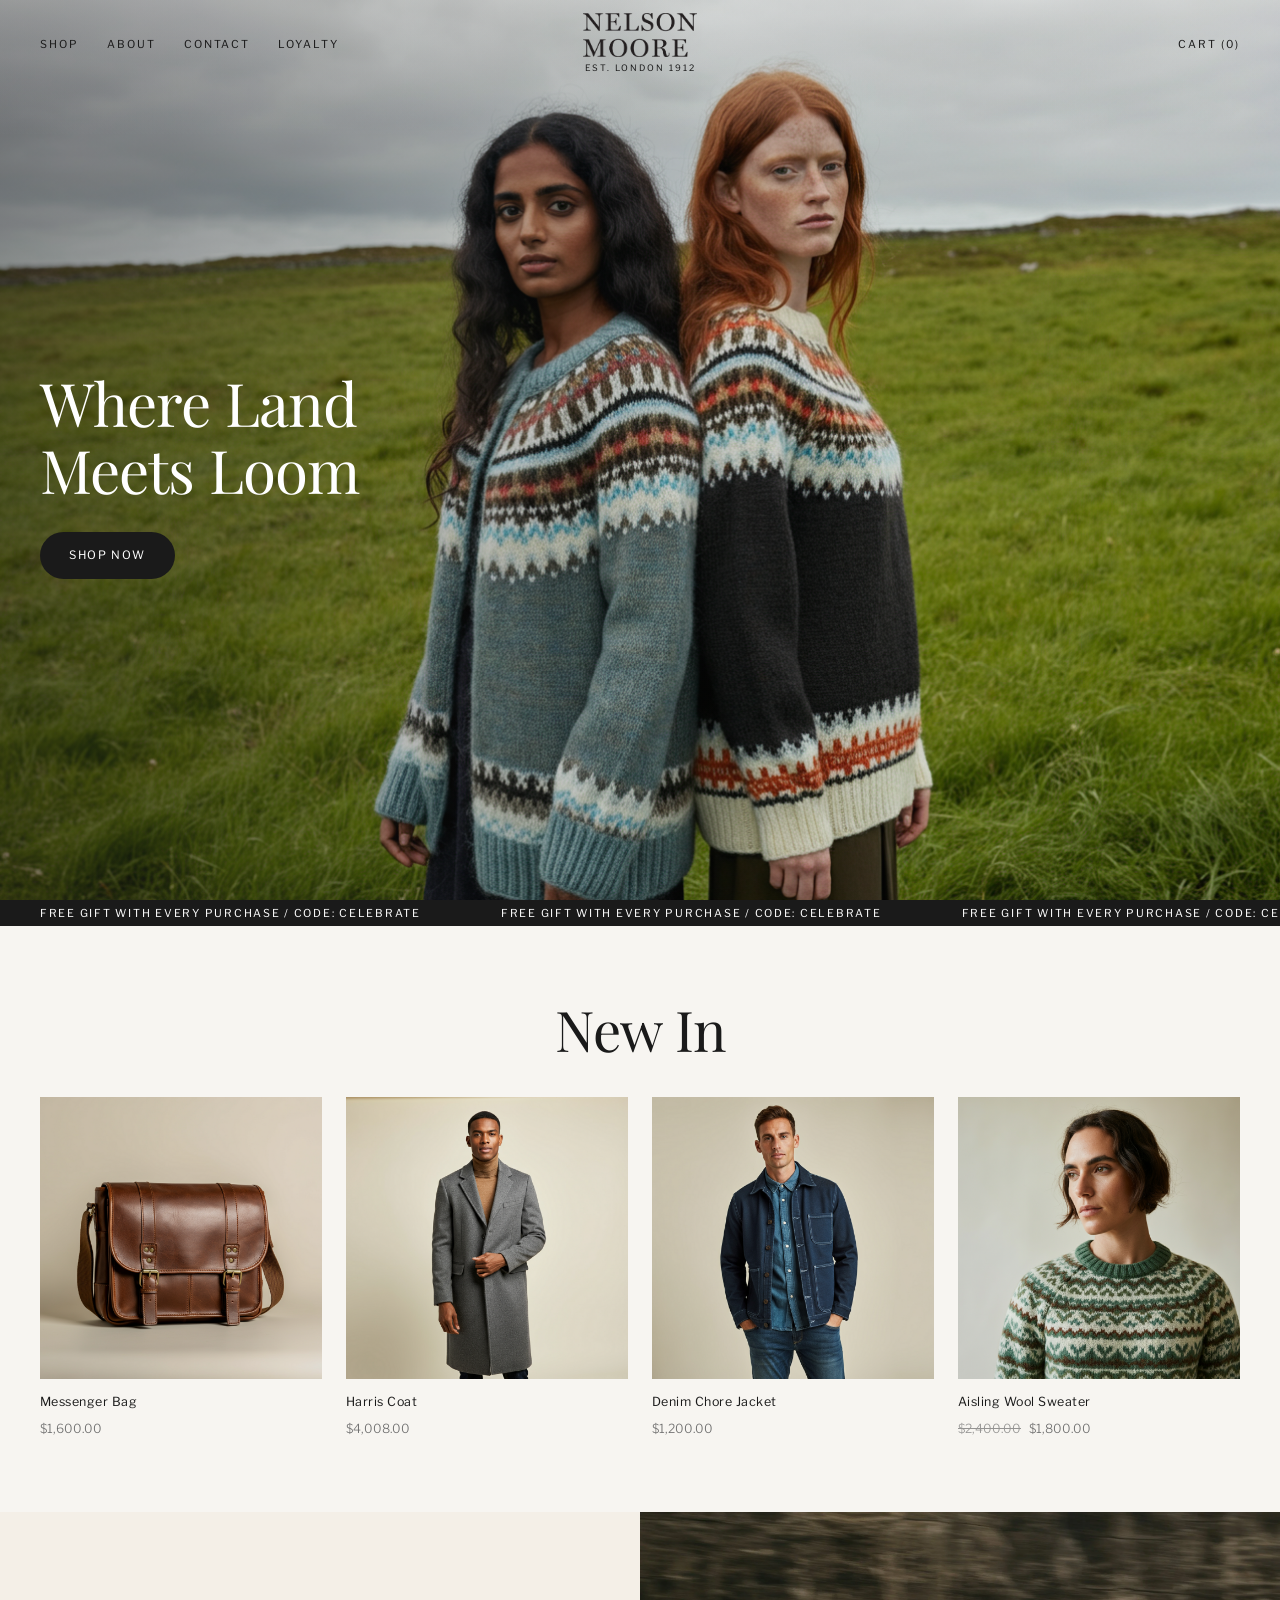
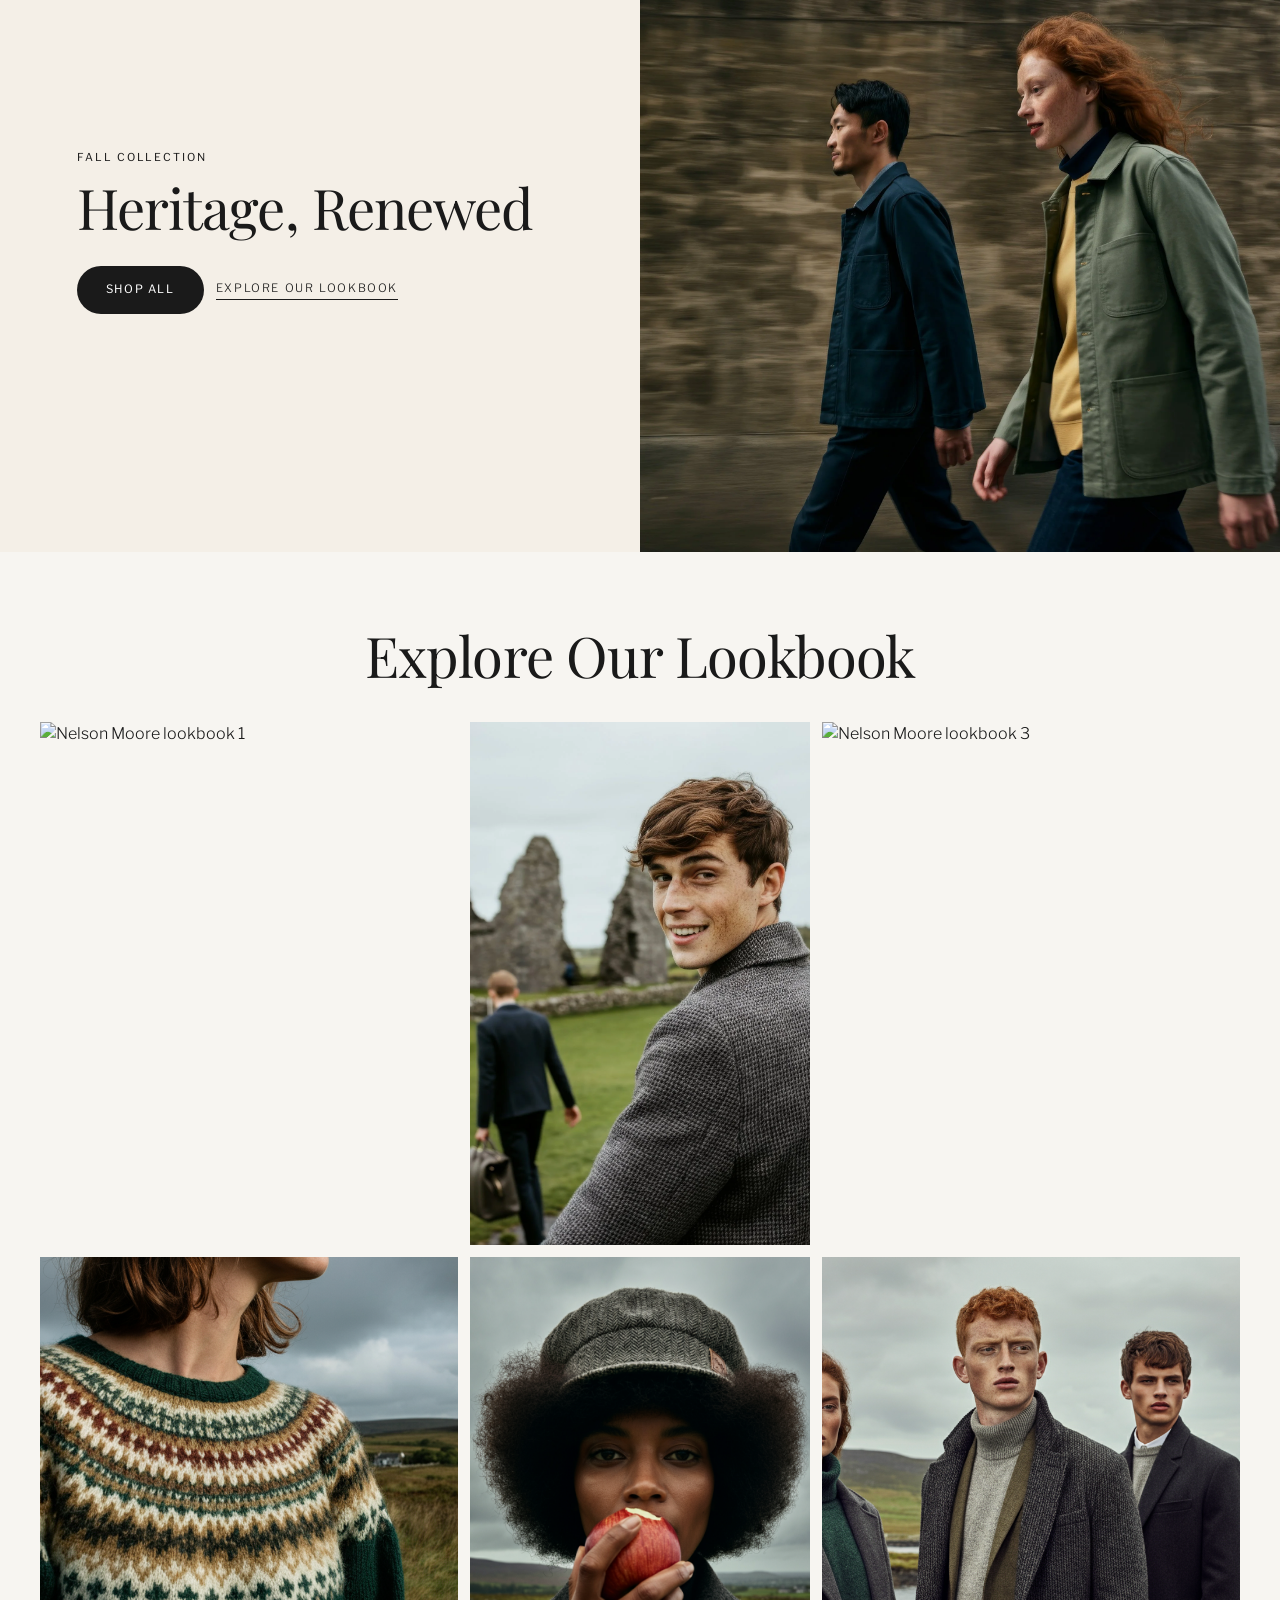
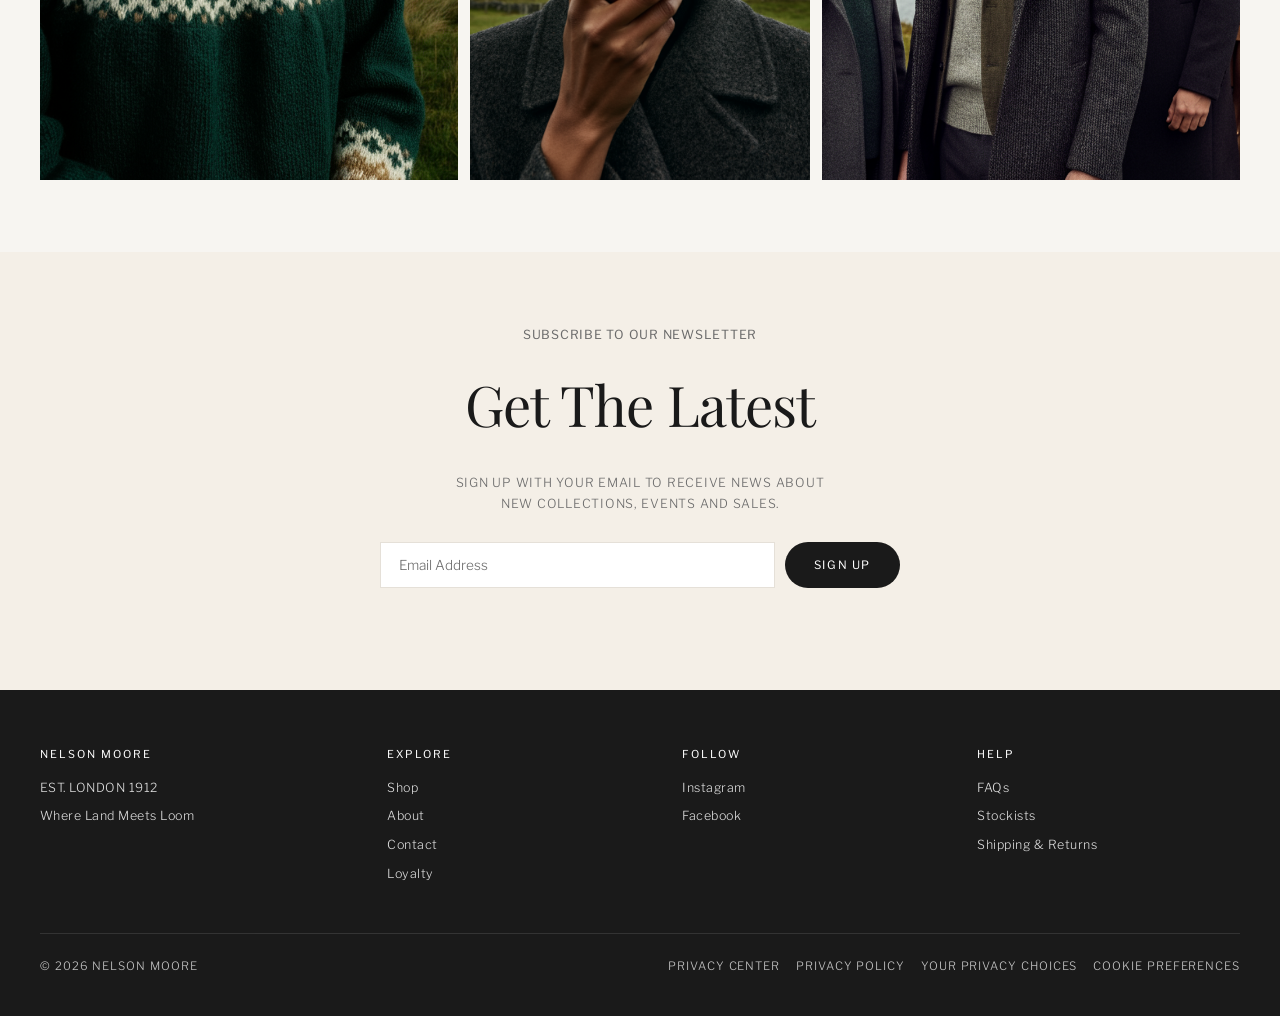
==== index.html @ 2fcacc03 "Add Nelson Moore static demo site reskin from Gymfinity. Partner-facing heritage apparel clone with " ====
<!doctype html>
<html lang="en">
<head>
  <meta charset="utf-8" />
  <!-- Brand tokens first; Airgap injected sync from NM_BRAND.airgapSrc -->
  <script src="js/brand.js"></script>
  <script>
    (function () {
      var b = window.NM_BRAND;
      if (!b) return;
      document.write(
        '<script data-cfasync="false" data-tracker-overrides="' +
          b.airgapOverrides +
          '" src="' +
          b.airgapSrc +
          '" crossorigin="anonymous"><\/script>'
      );
    })();
  </script>
  <meta name="viewport" content="width=device-width, initial-scale=1" />
  <title>Nelson Moore</title>
  <meta name="description" content="Nelson Moore — heritage apparel and knitwear. Est. London 1912. Where land meets loom." />
  <meta property="og:title" content="Nelson Moore" />
  <meta property="og:description" content="Heritage apparel. Where land meets loom." />
  <meta property="og:type" content="website" />
  <meta name="theme-color" content="#1A1A1A" />
  <link rel="preconnect" href="https://fonts.gstatic.com" crossorigin />
  <link href="https://fonts.googleapis.com/css2?family=Libre+Franklin:wght@300;400;500&family=Marcellus&family=Playfair+Display:wght@400;500&display=swap" rel="stylesheet" />
  <link rel="stylesheet" href="css/brand.css" />
</head>
<body class="page-home">
  <!-- Header overlays hero at scroll top (transparent); solidifies on scroll -->
  <div id="nm-header"></div>

  <section class="hero" data-nm-hero aria-label="Hero">
    <div class="container hero-inner">
      <h1 class="hero-title" data-nm-hero-title><span class="hero-line">Where Land</span><span class="hero-line">Meets Loom</span></h1>
      <a class="btn btn-primary" data-nm-hero-cta href="shop.html">Shop Now</a>
    </div>
  </section>

  <!-- Live site places the marquee under the hero, not above the nav -->
  <div id="nm-announcement"></div>

  <section class="section" id="new-in">
    <div class="container">
      <h2 class="section-title" data-nm-newin-title>New In</h2>
      <div class="product-grid" data-nm-products></div>
    </div>
  </section>

  <section class="editorial" data-nm-editorial aria-label="Fall collection">
    <div class="editorial-copy">
      <p class="eyebrow" data-nm-fall-eyebrow>Fall Collection</p>
      <h2 data-nm-fall-headline>Heritage, Renewed</h2>
      <div class="editorial-actions">
        <a class="btn btn-primary" data-nm-shop-all href="shop.html">Shop All</a>
        <a class="link-underline" data-nm-lookbook-link href="#lookbook">Explore Our Lookbook</a>
      </div>
    </div>
    <div class="editorial-media">
      <img data-nm-editorial-img src="assets/visualelectric-1755825347324.png" alt="Fall collection" />
    </div>
  </section>

  <section class="section" id="lookbook">
    <div class="container">
      <h2 class="section-title" data-nm-lookbook-title>Explore Our Lookbook</h2>
      <div class="lookbook-grid" data-nm-lookbook-grid></div>
    </div>
  </section>

  <!-- Newsletter: client stub; wire to Transcend Preference Management (Newsletters/Marketing) when available -->
  <section class="section newsletter" id="signup">
    <div class="container">
      <p class="eyebrow" data-nm-news-eyebrow>Subscribe to our newsletter</p>
      <h2 class="section-title" data-nm-news-headline>Get The Latest</h2>
      <p data-nm-news-body>Sign up with your email to receive news about new collections, events and sales.</p>
      <form class="newsletter-form" data-nm-newsletter action="#" method="post">
        <label class="sr-only" for="email">Email Address</label>
        <input id="email" name="email" type="email" placeholder="Email Address" required autocomplete="email" />
        <button class="btn btn-primary" type="submit" data-nm-news-cta>Sign Up</button>
      </form>
      <div class="form-status" data-nm-newsletter-status role="status" aria-live="polite"></div>
    </div>
  </section>

  <div id="nm-footer"></div>

  <script src="trackers.js" defer></script>
  <script src="js/site.js" defer></script>
</body>
</html>
---- css/brand.css ----
/* Nelson Moore presentation styles — tokens come from js/brand.js (:root vars). */
:root {
  --nm-ink: #1a1a1a;
  --nm-white: #ffffff;
  --nm-cream: #f4efe7;
  --nm-page: #f7f5f1;
  --nm-muted: #6b6b6b;
  --nm-border: #e5e0d8;
  --nm-font-display: "Playfair Display", Georgia, "Times New Roman", serif;
  --nm-font-ui: "Libre Franklin", system-ui, sans-serif;
  --nm-font-ui-weight: 300;
  --nm-radius-pill: 300px;
  --nm-header-h: 88px;
}

*,
*::before,
*::after {
  box-sizing: border-box;
}

html {
  scroll-behavior: smooth;
}

body {
  margin: 0;
  padding: 0;
  background: var(--nm-page);
  color: var(--nm-ink);
  font-family: var(--nm-font-ui);
  font-weight: var(--nm-font-ui-weight);
  line-height: 1.5;
  -webkit-font-smoothing: antialiased;
}

img {
  max-width: 100%;
  display: block;
}

a {
  color: inherit;
  text-decoration: none;
}

.sr-only {
  position: absolute;
  width: 1px;
  height: 1px;
  padding: 0;
  margin: -1px;
  overflow: hidden;
  clip: rect(0, 0, 0, 0);
  border: 0;
}

.container {
  width: min(1200px, calc(100% - 48px));
  margin: 0 auto;
}

/* Buttons */
.btn {
  display: inline-flex;
  align-items: center;
  justify-content: center;
  padding: 14px 28px;
  border-radius: var(--nm-radius-pill);
  font-family: var(--nm-font-ui);
  font-size: 0.72rem;
  font-weight: 400;
  letter-spacing: 0.14em;
  text-transform: uppercase;
  border: 1px solid transparent;
  cursor: pointer;
  transition: opacity 0.2s ease, background 0.2s ease, color 0.2s ease;
}

.btn:hover {
  opacity: 0.88;
}

.btn-primary {
  background: var(--nm-ink);
  color: var(--nm-white);
}

.btn-secondary {
  background: transparent;
  color: var(--nm-ink);
  border-color: var(--nm-ink);
}

.btn-reverse {
  background: var(--nm-white);
  color: var(--nm-ink);
}

/* Announcement marquee */
.announcement {
  background: var(--nm-ink);
  color: var(--nm-white);
  overflow: hidden;
  white-space: nowrap;
  font-size: 0.68rem;
  letter-spacing: 0.16em;
  text-transform: uppercase;
  font-weight: 400;
  line-height: 2.4;
}

.announcement-track {
  display: flex;
  width: max-content;
  animation: nm-marquee 32s linear infinite;
}

.announcement-track span {
  padding: 0 2.5rem;
}

@keyframes nm-marquee {
  from {
    transform: translateX(0);
  }
  to {
    transform: translateX(-50%);
  }
}

/* Header — solid sticky on inner pages; homepage overlays hero (see .page-home) */
.site-header {
  position: sticky;
  top: 0;
  z-index: 50;
  background: var(--nm-page);
  border-bottom: 1px solid var(--nm-border);
  transition: background 0.25s ease, border-color 0.25s ease, box-shadow 0.25s ease;
}

/* Homepage: transparent bar over full-bleed hero until scroll / mobile menu open */
.page-home .site-header {
  position: fixed;
  top: 0;
  left: 0;
  right: 0;
  background: transparent;
  border-bottom-color: transparent;
}

.page-home .site-header.is-solid {
  background: var(--nm-page);
  border-bottom-color: var(--nm-border);
  box-shadow: 0 1px 0 rgba(26, 26, 26, 0.04);
}

.page-home .hero {
  min-height: 100svh;
  /* soft top fade so nav stays readable on the sky without a cream slab */
}

.page-home .hero::before {
  content: "";
  position: absolute;
  inset: 0 0 auto 0;
  height: calc(var(--nm-header-h) + 48px);
  background: linear-gradient(
    180deg,
    rgba(247, 245, 241, 0.28) 0%,
    rgba(247, 245, 241, 0) 100%
  );
  pointer-events: none;
  z-index: 1;
}

.page-home .hero-inner {
  padding-top: calc(var(--nm-header-h) + 48px);
  /* Same .container inset as the header — left edge lines up with Shop */
  width: min(1200px, calc(100% - 48px));
  max-width: none;
  margin-left: auto;
  margin-right: auto;
}

.nav {
  display: grid;
  grid-template-columns: 1fr auto 1fr;
  align-items: center;
  min-height: var(--nm-header-h);
  gap: 16px;
}

.nav-left {
  display: flex;
  gap: 28px;
  align-items: center;
}

.nav-left a,
.nav-right a {
  font-size: 0.68rem;
  letter-spacing: 0.18em;
  text-transform: uppercase;
  font-weight: 400;
}

.nav-left a:hover,
.nav-right a:hover {
  opacity: 0.65;
}

.nav-brand {
  justify-self: center;
  text-align: center;
  display: flex;
  flex-direction: column;
  align-items: center;
  gap: 4px;
}

.nav-brand img {
  height: 44px;
  width: auto;
}

.nav-tagline {
  font-family: var(--nm-font-ui);
  font-size: 0.55rem;
  font-weight: 400;
  letter-spacing: 0.22em;
  text-transform: uppercase;
  color: var(--nm-ink);
}

.nav-right {
  justify-self: end;
  display: flex;
  align-items: center;
  gap: 18px;
}

.cart-link {
  font-size: 0.68rem;
  letter-spacing: 0.18em;
  text-transform: uppercase;
}

.nav-toggle {
  display: none;
  background: none;
  border: 0;
  font-family: var(--nm-font-ui);
  font-size: 0.68rem;
  letter-spacing: 0.18em;
  text-transform: uppercase;
  cursor: pointer;
  color: var(--nm-ink);
  padding: 8px 0;
}

/* Hero */
.hero {
  position: relative;
  min-height: min(78vh, 720px);
  display: flex;
  align-items: center;
  color: var(--nm-white);
  background: var(--nm-ink) center / cover no-repeat;
}

.hero::after {
  content: "";
  position: absolute;
  inset: 0;
  background: linear-gradient(
    90deg,
    rgba(26, 26, 26, 0.45) 0%,
    rgba(26, 26, 26, 0.15) 55%,
    rgba(26, 26, 26, 0.05) 100%
  );
  pointer-events: none;
}

.hero-inner {
  position: relative;
  z-index: 1;
  padding: 88px 0;
}

.hero-title {
  margin: 0 0 28px;
  font-family: var(--nm-font-display);
  font-weight: 400;
  font-size: clamp(2.4rem, 5vw, 3.75rem);
  letter-spacing: -0.9px;
  text-transform: capitalize;
  line-height: 1.12;
}

.hero-title .hero-line {
  display: block;
  white-space: nowrap;
}

/* Sections */
.section {
  padding: 72px 0;
}

.section-cream {
  background: var(--nm-cream);
}

h2,
.section-title {
  font-family: var(--nm-font-display);
  font-weight: 400;
  font-size: 56px;
  letter-spacing: -0.9px;
  text-transform: capitalize;
  line-height: 1.12;
}

.section-title {
  margin: 0 0 36px;
  text-align: center;
}

.eyebrow {
  margin: 0 0 10px;
  font-size: 0.68rem;
  letter-spacing: 0.18em;
  text-transform: uppercase;
  font-weight: 400;
}

/* Product grid */
.product-grid {
  display: grid;
  grid-template-columns: repeat(4, 1fr);
  gap: 24px;
}

.product-card {
  display: block;
}

.product-card img {
  width: 100%;
  aspect-ratio: 1;
  object-fit: cover;
  background: var(--nm-cream);
}

.product-card h3 {
  margin: 14px 0 4px;
  font-family: var(--nm-font-ui);
  font-size: 0.78rem;
  font-weight: 400;
  letter-spacing: 0.04em;
}

.product-card .price {
  font-size: 0.78rem;
  color: var(--nm-muted);
  font-weight: 300;
}

.product-card .price s {
  margin-right: 8px;
  opacity: 0.7;
}

/* Editorial band */
.editorial {
  display: grid;
  grid-template-columns: 1fr 1fr;
  gap: 0;
  min-height: 520px;
  background: var(--nm-cream);
}

.editorial-copy {
  display: flex;
  flex-direction: column;
  justify-content: center;
  padding: clamp(40px, 6vw, 80px);
}

.editorial-copy h2 {
  margin: 0 0 28px;
  text-align: left;
}

.editorial-actions {
  display: flex;
  flex-wrap: wrap;
  gap: 12px;
  align-items: center;
}

.editorial-media img {
  width: 100%;
  height: 100%;
  min-height: 420px;
  object-fit: cover;
}

.link-underline {
  font-size: 0.72rem;
  letter-spacing: 0.14em;
  text-transform: uppercase;
  border-bottom: 1px solid currentColor;
  padding-bottom: 2px;
}

/* Lookbook */
.lookbook-grid {
  display: grid;
  grid-template-columns: repeat(3, 1fr);
  gap: 12px;
}

.lookbook-grid img {
  width: 100%;
  height: 100%;
  aspect-ratio: 4 / 5;
  object-fit: cover;
}

.lookbook-grid img:nth-child(2),
.lookbook-grid img:nth-child(5) {
  aspect-ratio: 3 / 4;
}

/* Newsletter — Marketing / Newsletters purpose hook for Preference Management */
.newsletter {
  text-align: center;
  background: var(--nm-cream);
}

.newsletter .eyebrow {
  color: var(--nm-muted);
}

.newsletter p {
  max-width: 42ch;
  margin: 0 auto 28px;
  color: var(--nm-muted);
  font-size: 0.78rem;
  letter-spacing: 0.06em;
  text-transform: uppercase;
  line-height: 1.7;
}

.newsletter-form {
  display: flex;
  gap: 10px;
  justify-content: center;
  flex-wrap: wrap;
  max-width: 520px;
  margin: 0 auto;
}

.newsletter-form input[type="email"] {
  flex: 1;
  min-width: 220px;
  appearance: none;
  background: var(--nm-white);
  border: 1px solid var(--nm-border);
  color: var(--nm-ink);
  padding: 14px 18px;
  font-family: var(--nm-font-ui);
  font-size: 0.85rem;
  font-weight: var(--nm-font-ui-weight);
}

.newsletter-form input::placeholder {
  color: var(--nm-muted);
}

.form-status {
  margin-top: 14px;
  min-height: 1.2em;
  font-size: 0.85rem;
  color: var(--nm-muted);
}

/* Page hero (simple inner pages e.g. cart/rewards) */
.page-hero {
  padding: 72px 0 40px;
  text-align: center;
}

.page-hero h1 {
  margin: 0;
  font-family: var(--nm-font-display);
  font-weight: 400;
  font-size: clamp(2.2rem, 4vw, 3.2rem);
  letter-spacing: -0.9px;
  text-transform: capitalize;
}

.page-body {
  max-width: 62ch;
  margin: 0 auto;
  padding: 0 24px 72px;
  font-size: 1.05rem;
  font-weight: var(--nm-font-ui-weight);
  line-height: 1.75;
  text-align: center;
}

/* Split storytelling panels (About / Contact) */
.split-panel {
  display: grid;
  grid-template-columns: 1fr 1fr;
  align-items: stretch;
  min-height: min(72vh, 640px);
  background: var(--nm-page);
}

.split-panel--dark {
  background: var(--nm-ink);
  color: var(--nm-white);
}

.split-copy {
  display: flex;
  flex-direction: column;
  justify-content: center;
  padding: clamp(48px, 7vw, 96px);
  max-width: 36rem;
}

.split-copy h1 {
  margin: 0 0 24px;
  font-family: var(--nm-font-display);
  font-weight: 400;
  font-size: 56px;
  letter-spacing: -0.9px;
  text-transform: capitalize;
  line-height: 1.12;
}

.split-copy .split-body {
  margin: 0;
  font-size: 1.05rem;
  font-weight: var(--nm-font-ui-weight);
  line-height: 1.75;
  color: var(--nm-muted);
}

.split-panel--dark .split-copy .split-body {
  color: rgba(255, 255, 255, 0.78);
}

.split-media {
  min-height: 420px;
  overflow: hidden;
}

.split-media img {
  width: 100%;
  height: 100%;
  object-fit: cover;
}

.page-band {
  width: 100%;
  max-height: 72vh;
  overflow: hidden;
  line-height: 0;
}

.page-band img {
  width: 100%;
  height: min(72vh, 720px);
  object-fit: cover;
}

/* Contact channels — stacked like live site */
.contact-stack {
  display: flex;
  flex-direction: column;
  gap: 28px;
  margin: 0 0 36px;
}

.contact-stack .label {
  margin: 0 0 8px;
  font-size: 0.68rem;
  letter-spacing: 0.18em;
  text-transform: uppercase;
  font-weight: 400;
  opacity: 0.7;
}

.contact-stack a {
  font-family: var(--nm-font-display);
  font-size: clamp(1.25rem, 2.4vw, 1.75rem);
  letter-spacing: -0.3px;
  text-transform: none;
  line-height: 1.2;
}

.contact-stack a:hover {
  opacity: 0.75;
}

.split-copy .contact-note {
  margin: 0;
  font-size: 0.78rem;
  letter-spacing: 0.06em;
  text-transform: uppercase;
  line-height: 1.7;
  opacity: 0.75;
  max-width: 36ch;
}

.cart-panel {
  text-align: center;
  padding: 48px 24px 96px;
}

/* Footer */
.site-footer {
  background: var(--nm-ink);
  color: var(--nm-white);
  padding: 56px 0 40px;
}

.footer-grid {
  display: grid;
  grid-template-columns: 1.2fr 1fr 1fr 1fr;
  gap: 32px;
  margin-bottom: 40px;
}

.footer-grid h4 {
  margin: 0 0 16px;
  font-family: var(--nm-font-ui);
  font-size: 0.68rem;
  font-weight: 400;
  letter-spacing: 0.18em;
  text-transform: uppercase;
}

.footer-grid a,
.footer-grid p {
  display: block;
  margin: 0 0 10px;
  font-size: 0.78rem;
  font-weight: var(--nm-font-ui-weight);
  letter-spacing: 0.04em;
  opacity: 0.85;
}

.footer-grid a:hover {
  opacity: 1;
}

.footer-bottom {
  display: flex;
  flex-wrap: wrap;
  justify-content: space-between;
  gap: 12px;
  padding-top: 24px;
  border-top: 1px solid rgba(255, 255, 255, 0.15);
  font-size: 0.72rem;
  letter-spacing: 0.08em;
  text-transform: uppercase;
  opacity: 0.75;
}

.footer-legal {
  display: flex;
  flex-wrap: wrap;
  gap: 16px;
}

.footer-legal a:hover {
  opacity: 1;
}

/* Responsive */
@media (max-width: 960px) {
  .product-grid {
    grid-template-columns: repeat(2, 1fr);
  }

  .editorial {
    grid-template-columns: 1fr;
  }

  .split-panel {
    grid-template-columns: 1fr;
  }

  .split-media {
    min-height: 360px;
    order: -1;
  }

  .lookbook-grid {
    grid-template-columns: repeat(2, 1fr);
  }

  .footer-grid {
    grid-template-columns: 1fr 1fr;
  }
}

@media (max-width: 720px) {
  .nav {
    grid-template-columns: auto 1fr auto;
  }

  .nav-left {
    display: none;
    position: absolute;
    top: 100%;
    left: 0;
    right: 0;
    background: var(--nm-page);
    border-bottom: 1px solid var(--nm-border);
    flex-direction: column;
    align-items: flex-start;
    padding: 20px 24px 24px;
    gap: 18px;
  }

  .nav-left.is-open {
    display: flex;
  }

  .nav-toggle {
    display: block;
  }

  .nav-brand img {
    height: 40px;
  }

  .product-grid,
  .lookbook-grid {
    grid-template-columns: 1fr 1fr;
    gap: 12px;
  }

  .footer-grid {
    grid-template-columns: 1fr;
  }
}
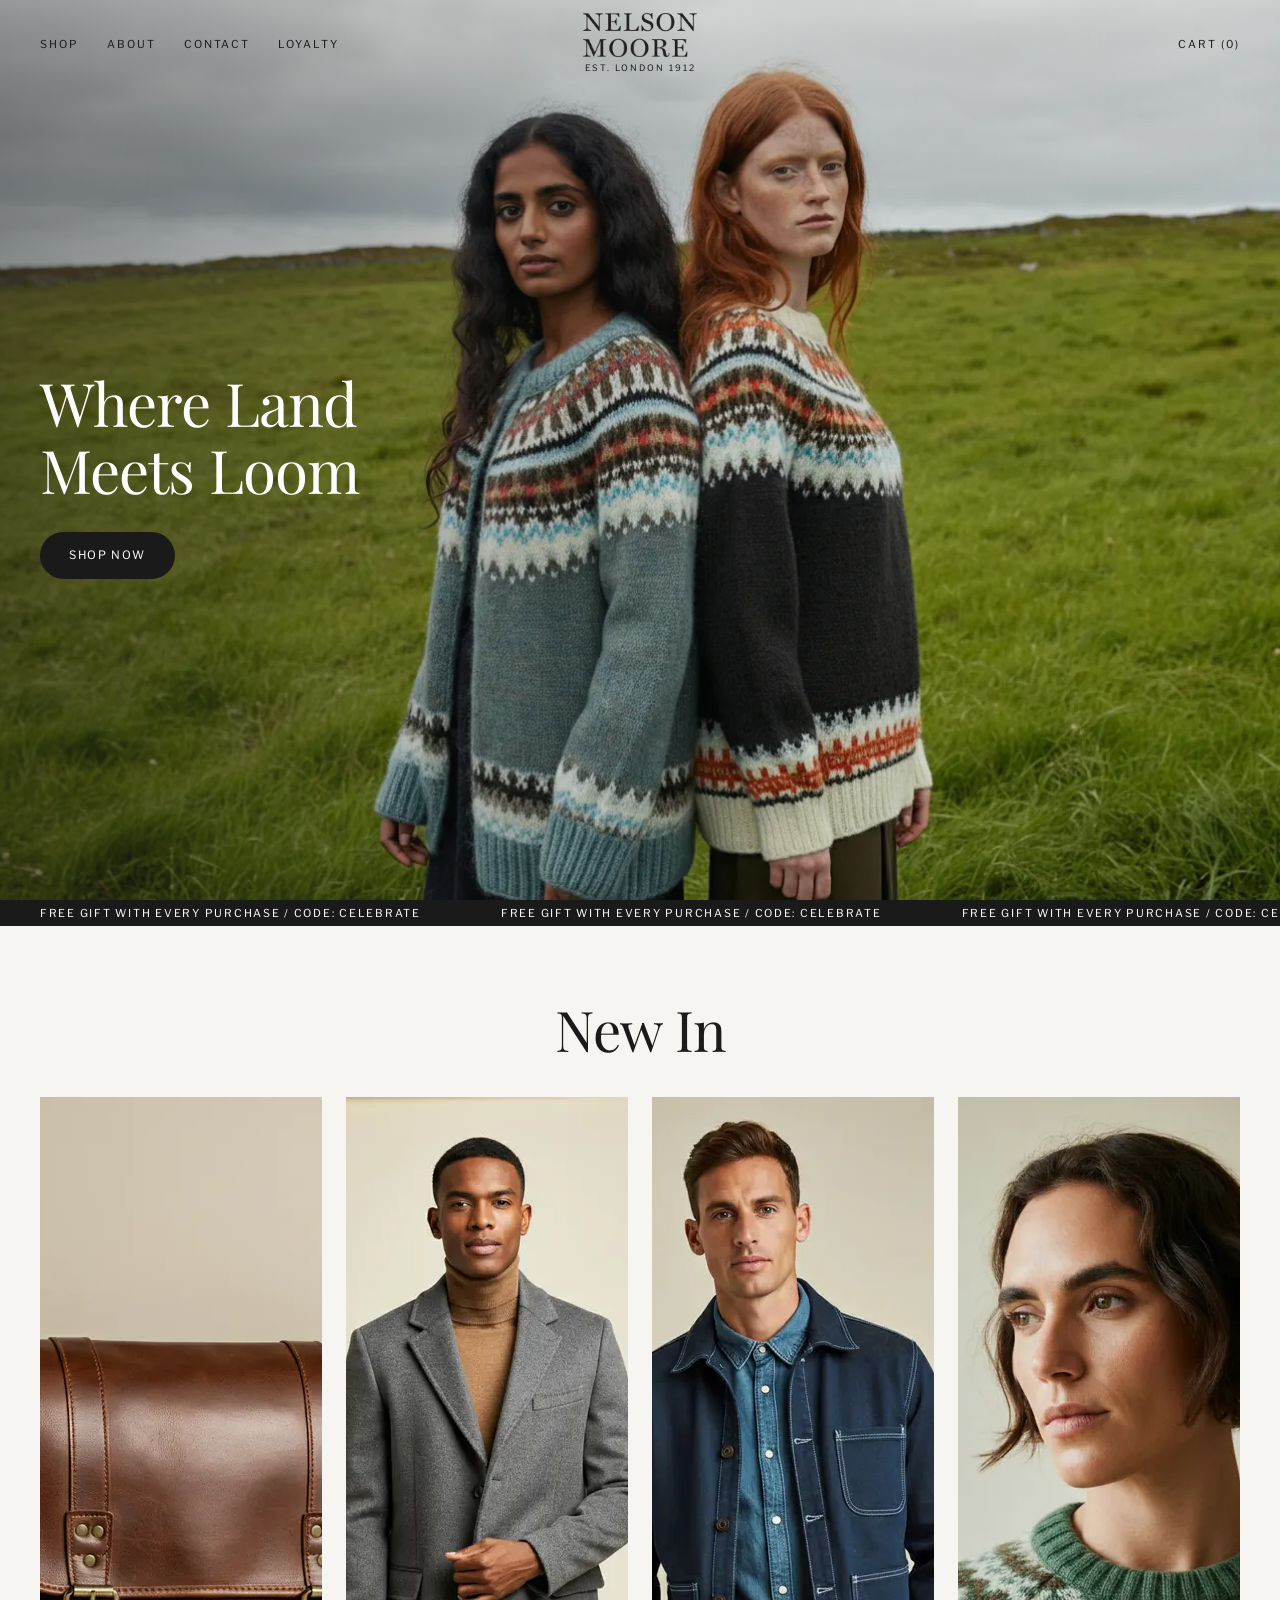
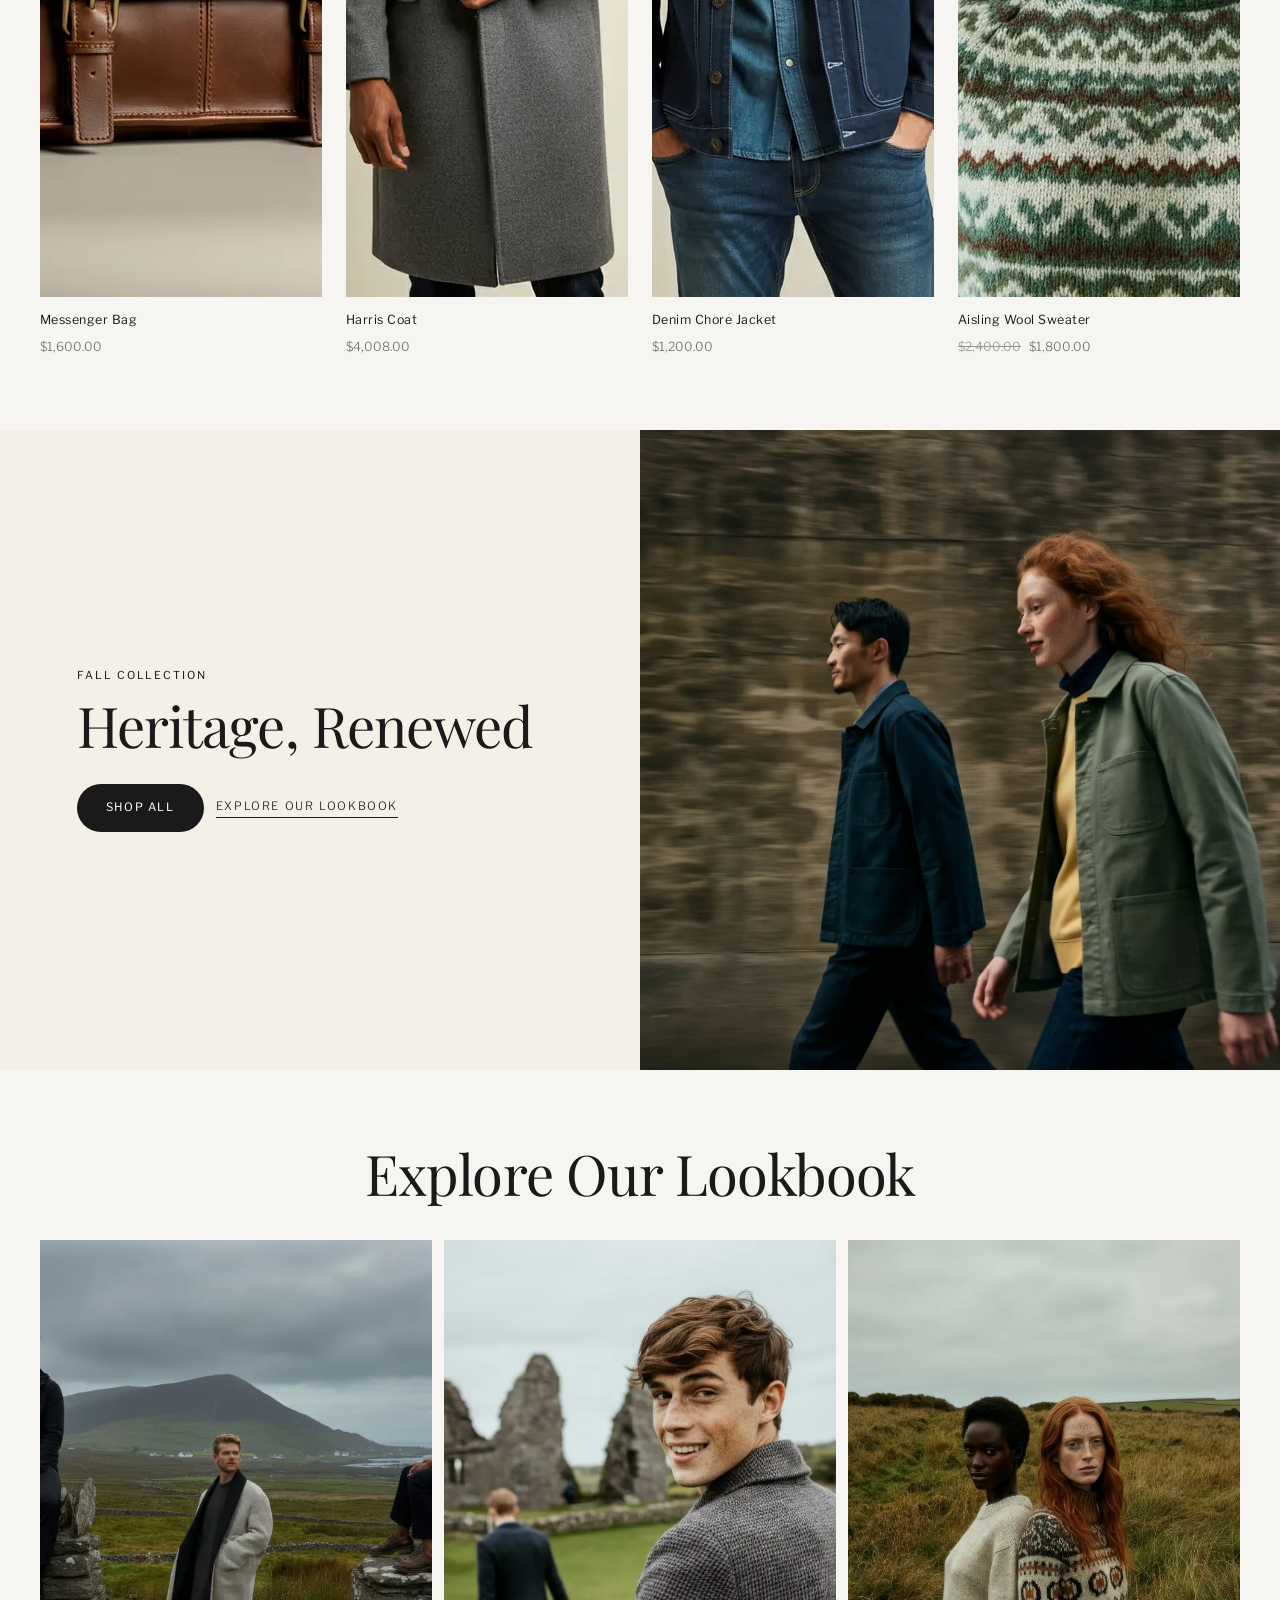
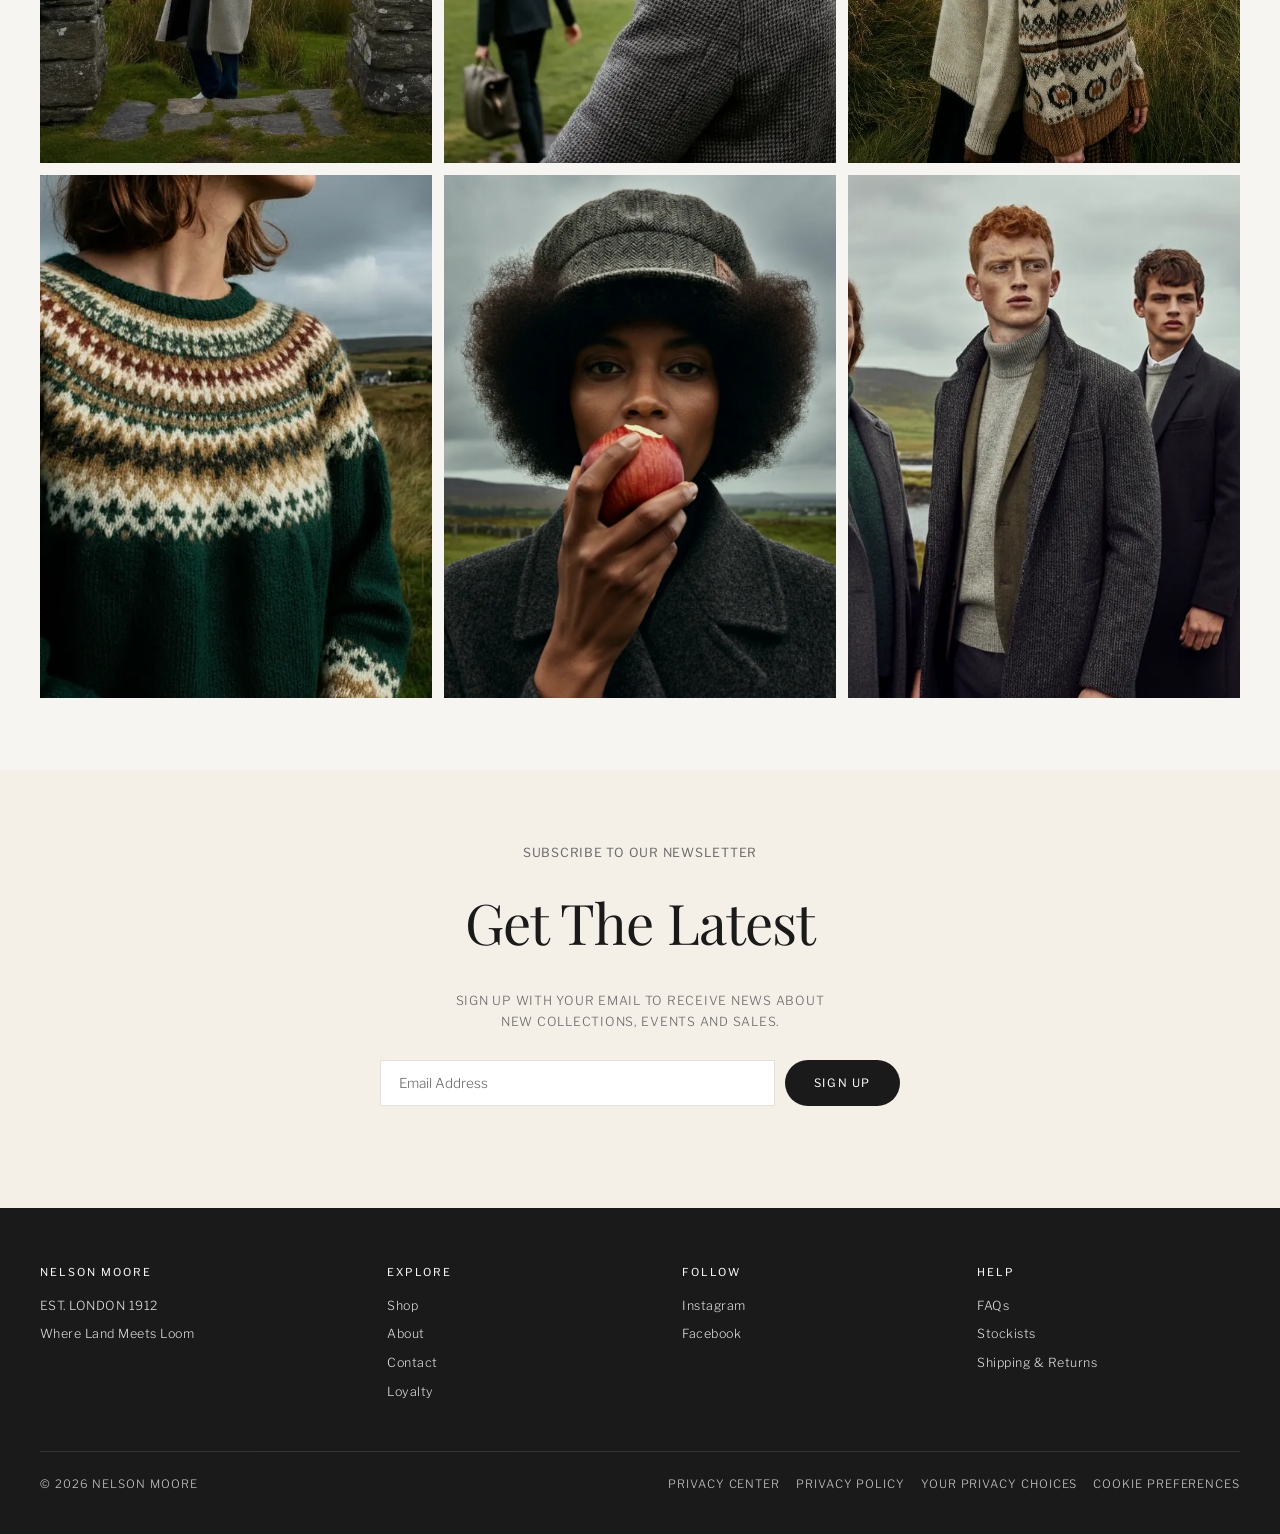
==== commit 8fac919d: "Optimize imagery for faster first load. Convert assets to resized WebP (~43MB PNG to ~1.5MB), add la" ====
--- a/index.html
+++ b/index.html
@@ -59,7 +59,7 @@
       </div>
     </div>
     <div class="editorial-media">
-      <img data-nm-editorial-img src="assets/visualelectric-1755825347324.png" alt="Fall collection" />
+      <img data-nm-editorial-img src="assets/visualelectric-1755825347324.webp" alt="Fall collection" loading="lazy" decoding="async" />
     </div>
   </section>
 
